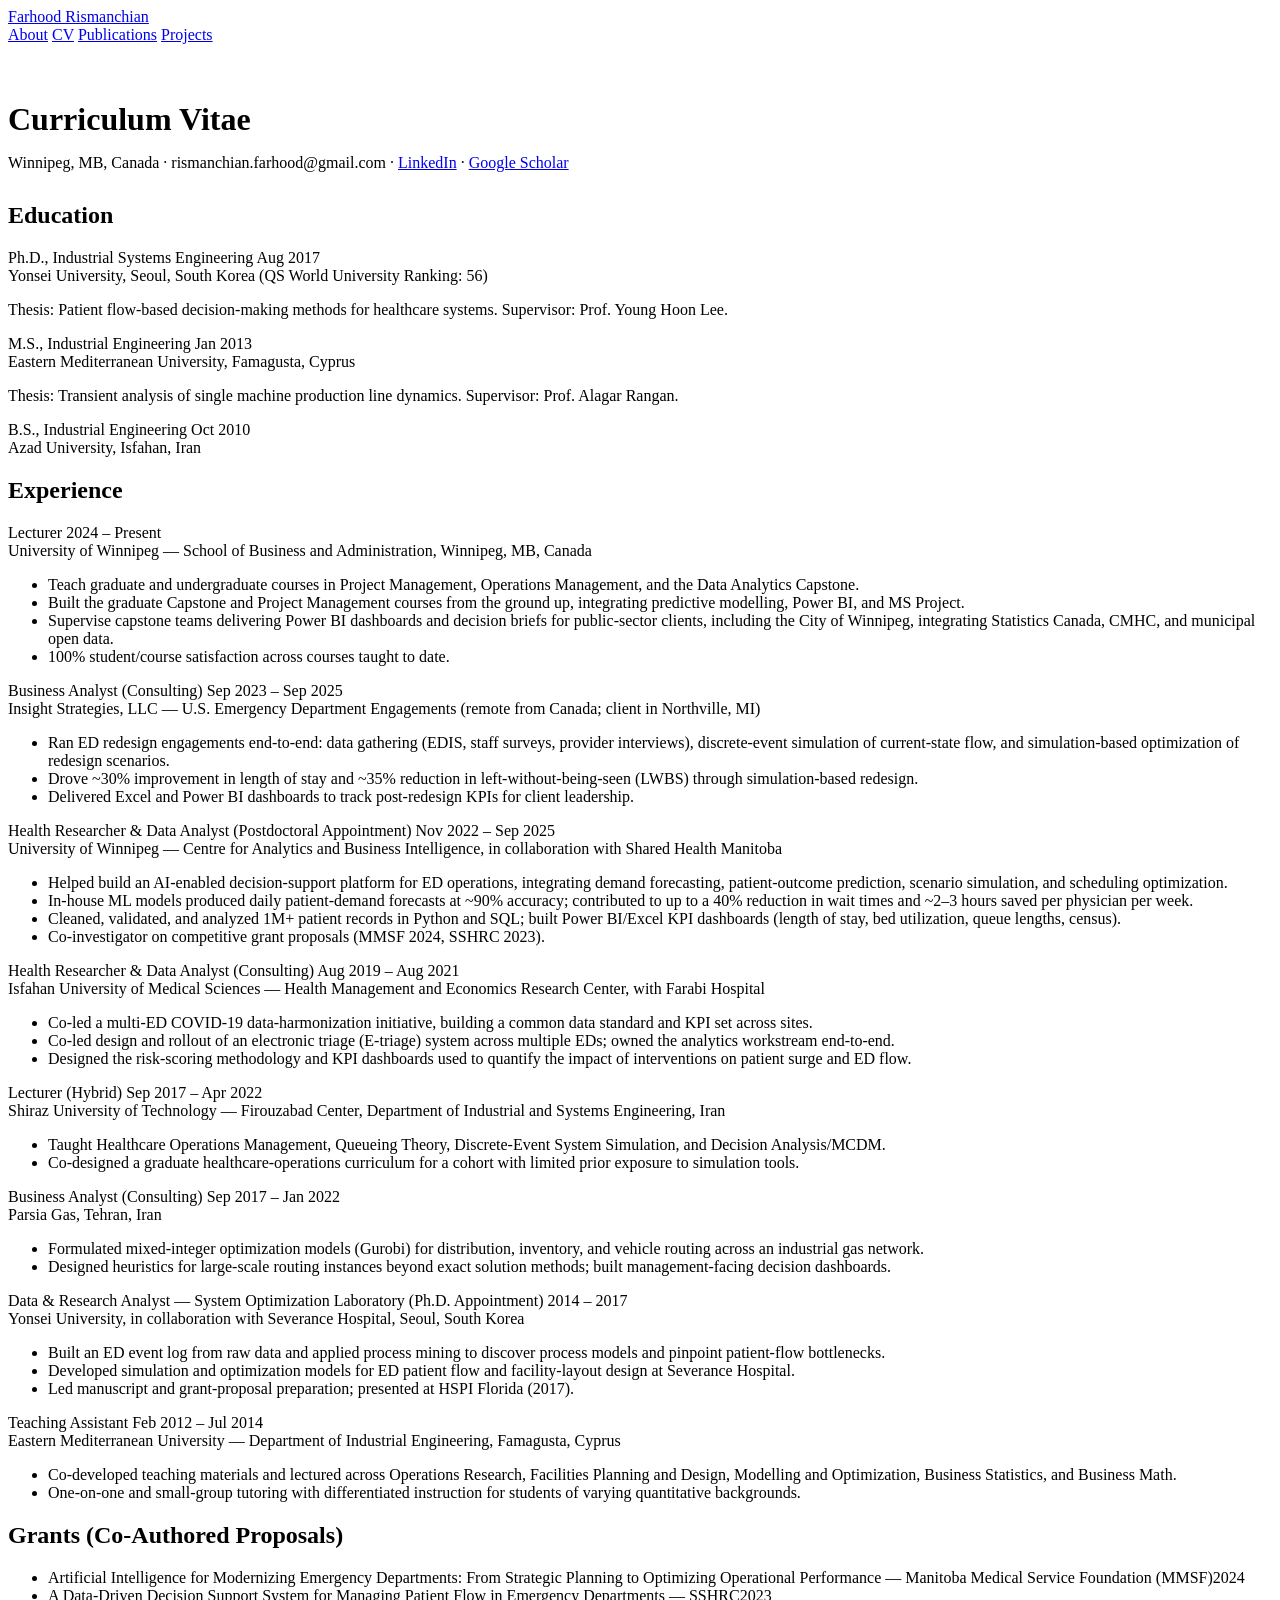
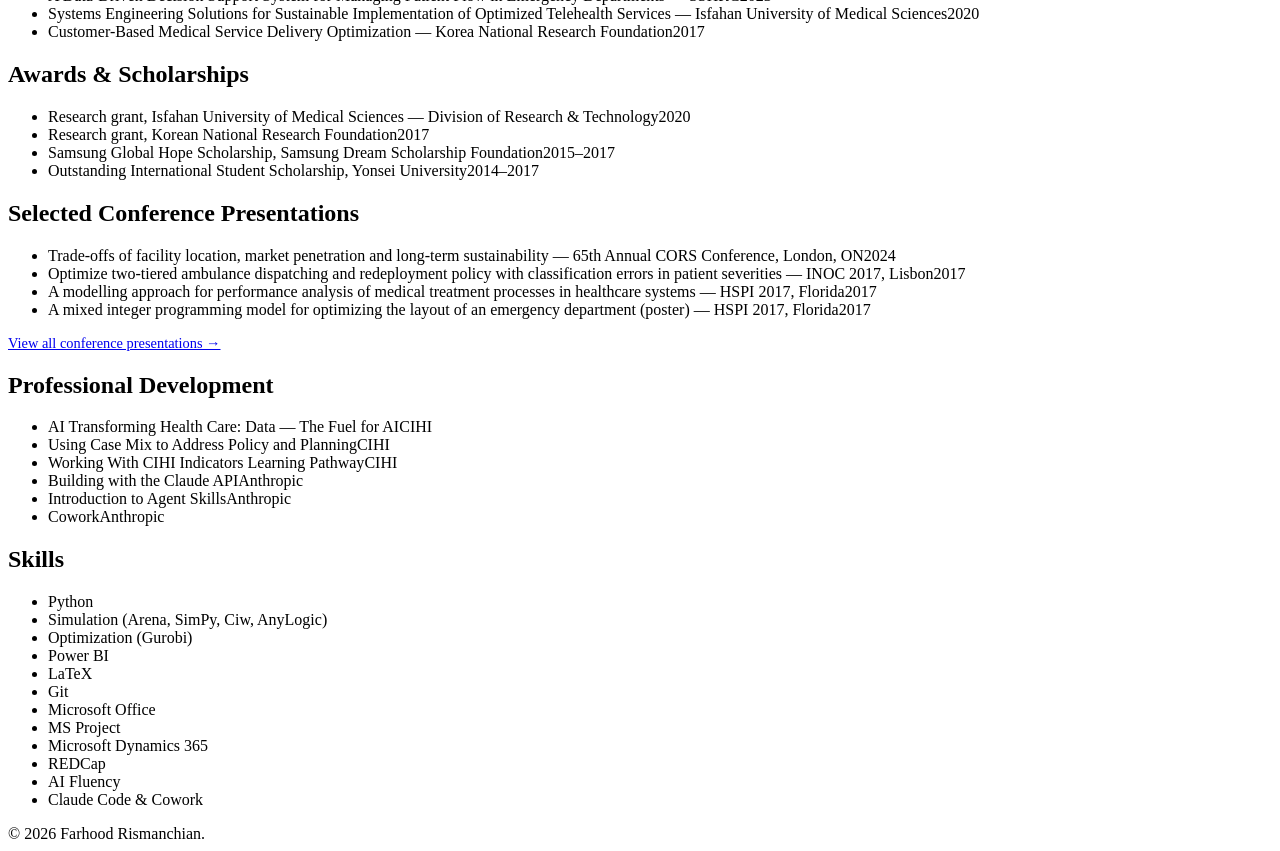
==== cv.html @ fd1817f8 "Add files via upload" ====
<!DOCTYPE html>
<html lang="en">
<head>
<meta charset="UTF-8">
<meta name="viewport" content="width=device-width, initial-scale=1.0">
<title>CV — Farhood Rismanchian, Ph.D.</title>
<link rel="icon" href="data:image/svg+xml,%3Csvg xmlns='http://www.w3.org/2000/svg' viewBox='0 0 100 100'%3E%3Ccircle cx='50' cy='50' r='50' fill='%237a1f2b'/%3E%3Ctext x='50' y='64' font-family='Georgia,serif' font-size='42' font-weight='bold' fill='white' text-anchor='middle'%3EFR%3C/text%3E%3C/svg%3E">
<link rel="stylesheet" href="assets/css/style.css">
<link rel="preconnect" href="https://fonts.googleapis.com">
<link href="https://fonts.googleapis.com/css2?family=Merriweather:wght@700&family=Noto+Sans:wght@400;600&display=swap" rel="stylesheet">
</head>
<body>

<header class="site-header">
  <div class="container">
    <a href="index.html" class="site-title">Farhood Rismanchian</a>
    <nav class="site-nav">
      <a href="index.html">About</a>
      <a href="cv.html" class="active">CV</a>
      <a href="publications.html">Publications</a>
      <a href="projects.html">Projects</a>
    </nav>
  </div>
</header>

<main class="container" style="padding-top: 36px;">

  <h1 style="font-family: var(--serif); margin-bottom: 4px;">Curriculum Vitae</h1>
  <p style="color: var(--muted); margin-bottom: 30px;">
    Winnipeg, MB, Canada &middot; rismanchian.farhood@gmail.com &middot;
    <a href="https://www.linkedin.com/in/farhood-rismanchian-9325a832/" target="_blank" rel="noopener">LinkedIn</a> &middot;
    <a href="https://scholar.google.com/citations?user=YFpS0EEAAAAJ&hl=en" target="_blank" rel="noopener">Google Scholar</a>
  </p>

  <section>
    <h2 class="section-title">Education</h2>

    <div class="cv-entry">
      <div class="cv-entry-header">
        <span class="cv-role">Ph.D., Industrial Systems Engineering</span>
        <span class="cv-dates">Aug 2017</span>
      </div>
      <div class="cv-org">Yonsei University, Seoul, South Korea (QS World University Ranking: 56)</div>
      <p>Thesis: Patient flow-based decision-making methods for healthcare systems. Supervisor: Prof. Young Hoon Lee.</p>
    </div>

    <div class="cv-entry">
      <div class="cv-entry-header">
        <span class="cv-role">M.S., Industrial Engineering</span>
        <span class="cv-dates">Jan 2013</span>
      </div>
      <div class="cv-org">Eastern Mediterranean University, Famagusta, Cyprus</div>
      <p>Thesis: Transient analysis of single machine production line dynamics. Supervisor: Prof. Alagar Rangan.</p>
    </div>

    <div class="cv-entry">
      <div class="cv-entry-header">
        <span class="cv-role">B.S., Industrial Engineering</span>
        <span class="cv-dates">Oct 2010</span>
      </div>
      <div class="cv-org">Azad University, Isfahan, Iran</div>
    </div>
  </section>

  <section>
    <h2 class="section-title">Experience</h2>

    <div class="cv-entry">
      <div class="cv-entry-header">
        <span class="cv-role">Lecturer</span>
        <span class="cv-dates">2024 – Present</span>
      </div>
      <div class="cv-org">University of Winnipeg — School of Business and Administration, Winnipeg, MB, Canada</div>
      <ul>
        <li>Teach graduate and undergraduate courses in Project Management, Operations Management, and the Data Analytics Capstone.</li>
        <li>Built the graduate Capstone and Project Management courses from the ground up, integrating predictive modelling, Power BI, and MS Project.</li>
        <li>Supervise capstone teams delivering Power BI dashboards and decision briefs for public-sector clients, including the City of Winnipeg, integrating Statistics Canada, CMHC, and municipal open data.</li>
        <li>100% student/course satisfaction across courses taught to date.</li>
      </ul>
    </div>

    <div class="cv-entry">
      <div class="cv-entry-header">
        <span class="cv-role">Business Analyst (Consulting)</span>
        <span class="cv-dates">Sep 2023 – Sep 2025</span>
      </div>
      <div class="cv-org">Insight Strategies, LLC — U.S. Emergency Department Engagements (remote from Canada; client in Northville, MI)</div>
      <ul>
        <li>Ran ED redesign engagements end-to-end: data gathering (EDIS, staff surveys, provider interviews), discrete-event simulation of current-state flow, and simulation-based optimization of redesign scenarios.</li>
        <li>Drove ~30% improvement in length of stay and ~35% reduction in left-without-being-seen (LWBS) through simulation-based redesign.</li>
        <li>Delivered Excel and Power BI dashboards to track post-redesign KPIs for client leadership.</li>
      </ul>
    </div>

    <div class="cv-entry">
      <div class="cv-entry-header">
        <span class="cv-role">Health Researcher &amp; Data Analyst (Postdoctoral Appointment)</span>
        <span class="cv-dates">Nov 2022 – Sep 2025</span>
      </div>
      <div class="cv-org">University of Winnipeg — Centre for Analytics and Business Intelligence, in collaboration with Shared Health Manitoba</div>
      <ul>
        <li>Helped build an AI-enabled decision-support platform for ED operations, integrating demand forecasting, patient-outcome prediction, scenario simulation, and scheduling optimization.</li>
        <li>In-house ML models produced daily patient-demand forecasts at ~90% accuracy; contributed to up to a 40% reduction in wait times and ~2–3 hours saved per physician per week.</li>
        <li>Cleaned, validated, and analyzed 1M+ patient records in Python and SQL; built Power BI/Excel KPI dashboards (length of stay, bed utilization, queue lengths, census).</li>
        <li>Co-investigator on competitive grant proposals (MMSF 2024, SSHRC 2023).</li>
      </ul>
    </div>

    <div class="cv-entry">
      <div class="cv-entry-header">
        <span class="cv-role">Health Researcher &amp; Data Analyst (Consulting)</span>
        <span class="cv-dates">Aug 2019 – Aug 2021</span>
      </div>
      <div class="cv-org">Isfahan University of Medical Sciences — Health Management and Economics Research Center, with Farabi Hospital</div>
      <ul>
        <li>Co-led a multi-ED COVID-19 data-harmonization initiative, building a common data standard and KPI set across sites.</li>
        <li>Co-led design and rollout of an electronic triage (E-triage) system across multiple EDs; owned the analytics workstream end-to-end.</li>
        <li>Designed the risk-scoring methodology and KPI dashboards used to quantify the impact of interventions on patient surge and ED flow.</li>
      </ul>
    </div>

    <div class="cv-entry">
      <div class="cv-entry-header">
        <span class="cv-role">Lecturer (Hybrid)</span>
        <span class="cv-dates">Sep 2017 – Apr 2022</span>
      </div>
      <div class="cv-org">Shiraz University of Technology — Firouzabad Center, Department of Industrial and Systems Engineering, Iran</div>
      <ul>
        <li>Taught Healthcare Operations Management, Queueing Theory, Discrete-Event System Simulation, and Decision Analysis/MCDM.</li>
        <li>Co-designed a graduate healthcare-operations curriculum for a cohort with limited prior exposure to simulation tools.</li>
      </ul>
    </div>

    <div class="cv-entry">
      <div class="cv-entry-header">
        <span class="cv-role">Business Analyst (Consulting)</span>
        <span class="cv-dates">Sep 2017 – Jan 2022</span>
      </div>
      <div class="cv-org">Parsia Gas, Tehran, Iran</div>
      <ul>
        <li>Formulated mixed-integer optimization models (Gurobi) for distribution, inventory, and vehicle routing across an industrial gas network.</li>
        <li>Designed heuristics for large-scale routing instances beyond exact solution methods; built management-facing decision dashboards.</li>
      </ul>
    </div>

    <div class="cv-entry">
      <div class="cv-entry-header">
        <span class="cv-role">Data &amp; Research Analyst — System Optimization Laboratory (Ph.D. Appointment)</span>
        <span class="cv-dates">2014 – 2017</span>
      </div>
      <div class="cv-org">Yonsei University, in collaboration with Severance Hospital, Seoul, South Korea</div>
      <ul>
        <li>Built an ED event log from raw data and applied process mining to discover process models and pinpoint patient-flow bottlenecks.</li>
        <li>Developed simulation and optimization models for ED patient flow and facility-layout design at Severance Hospital.</li>
        <li>Led manuscript and grant-proposal preparation; presented at HSPI Florida (2017).</li>
      </ul>
    </div>

    <div class="cv-entry">
      <div class="cv-entry-header">
        <span class="cv-role">Teaching Assistant</span>
        <span class="cv-dates">Feb 2012 – Jul 2014</span>
      </div>
      <div class="cv-org">Eastern Mediterranean University — Department of Industrial Engineering, Famagusta, Cyprus</div>
      <ul>
        <li>Co-developed teaching materials and lectured across Operations Research, Facilities Planning and Design, Modelling and Optimization, Business Statistics, and Business Math.</li>
        <li>One-on-one and small-group tutoring with differentiated instruction for students of varying quantitative backgrounds.</li>
      </ul>
    </div>
  </section>

  <section>
    <h2 class="section-title">Grants (Co-Authored Proposals)</h2>
    <ul class="simple-list">
      <li><span>Artificial Intelligence for Modernizing Emergency Departments: From Strategic Planning to Optimizing Operational Performance — Manitoba Medical Service Foundation (MMSF)</span><span class="meta">2024</span></li>
      <li><span>A Data-Driven Decision Support System for Managing Patient Flow in Emergency Departments — SSHRC</span><span class="meta">2023</span></li>
      <li><span>Systems Engineering Solutions for Sustainable Implementation of Optimized Telehealth Services — Isfahan University of Medical Sciences</span><span class="meta">2020</span></li>
      <li><span>Customer-Based Medical Service Delivery Optimization — Korea National Research Foundation</span><span class="meta">2017</span></li>
    </ul>
  </section>

  <section>
    <h2 class="section-title">Awards &amp; Scholarships</h2>
    <ul class="simple-list">
      <li><span>Research grant, Isfahan University of Medical Sciences — Division of Research &amp; Technology</span><span class="meta">2020</span></li>
      <li><span>Research grant, Korean National Research Foundation</span><span class="meta">2017</span></li>
      <li><span>Samsung Global Hope Scholarship, Samsung Dream Scholarship Foundation</span><span class="meta">2015–2017</span></li>
      <li><span>Outstanding International Student Scholarship, Yonsei University</span><span class="meta">2014–2017</span></li>
    </ul>
  </section>

  <section>
    <h2 class="section-title">Selected Conference Presentations</h2>
    <ul class="simple-list">
      <li><span>Trade-offs of facility location, market penetration and long-term sustainability — 65th Annual CORS Conference, London, ON</span><span class="meta">2024</span></li>
      <li><span>Optimize two-tiered ambulance dispatching and redeployment policy with classification errors in patient severities — INOC 2017, Lisbon</span><span class="meta">2017</span></li>
      <li><span>A modelling approach for performance analysis of medical treatment processes in healthcare systems — HSPI 2017, Florida</span><span class="meta">2017</span></li>
      <li><span>A mixed integer programming model for optimizing the layout of an emergency department (poster) — HSPI 2017, Florida</span><span class="meta">2017</span></li>
    </ul>
    <p style="margin-top:12px; font-size:0.9rem;"><a href="publications.html#presentations">View all conference presentations →</a></p>
  </section>

  <section>
    <h2 class="section-title">Professional Development</h2>
    <ul class="simple-list">
      <li><span>AI Transforming Health Care: Data — The Fuel for AI</span><span class="meta">CIHI</span></li>
      <li><span>Using Case Mix to Address Policy and Planning</span><span class="meta">CIHI</span></li>
      <li><span>Working With CIHI Indicators Learning Pathway</span><span class="meta">CIHI</span></li>
      <li><span>Building with the Claude API</span><span class="meta">Anthropic</span></li>
      <li><span>Introduction to Agent Skills</span><span class="meta">Anthropic</span></li>
      <li><span>Cowork</span><span class="meta">Anthropic</span></li>
    </ul>
  </section>

  <section>
    <h2 class="section-title">Skills</h2>
    <ul class="skills-list">
      <li>Python</li>
      <li>Simulation (Arena, SimPy, Ciw, AnyLogic)</li>
      <li>Optimization (Gurobi)</li>
      <li>Power BI</li>
      <li>LaTeX</li>
      <li>Git</li>
      <li>Microsoft Office</li>
      <li>MS Project</li>
      <li>Microsoft Dynamics 365</li>
      <li>REDCap</li>
      <li>AI Fluency</li>
      <li>Claude Code &amp; Cowork</li>
    </ul>
  </section>

</main>

<footer class="site-footer">
  <div class="container">&copy; 2026 Farhood Rismanchian.</div>
</footer>

</body>
</html>
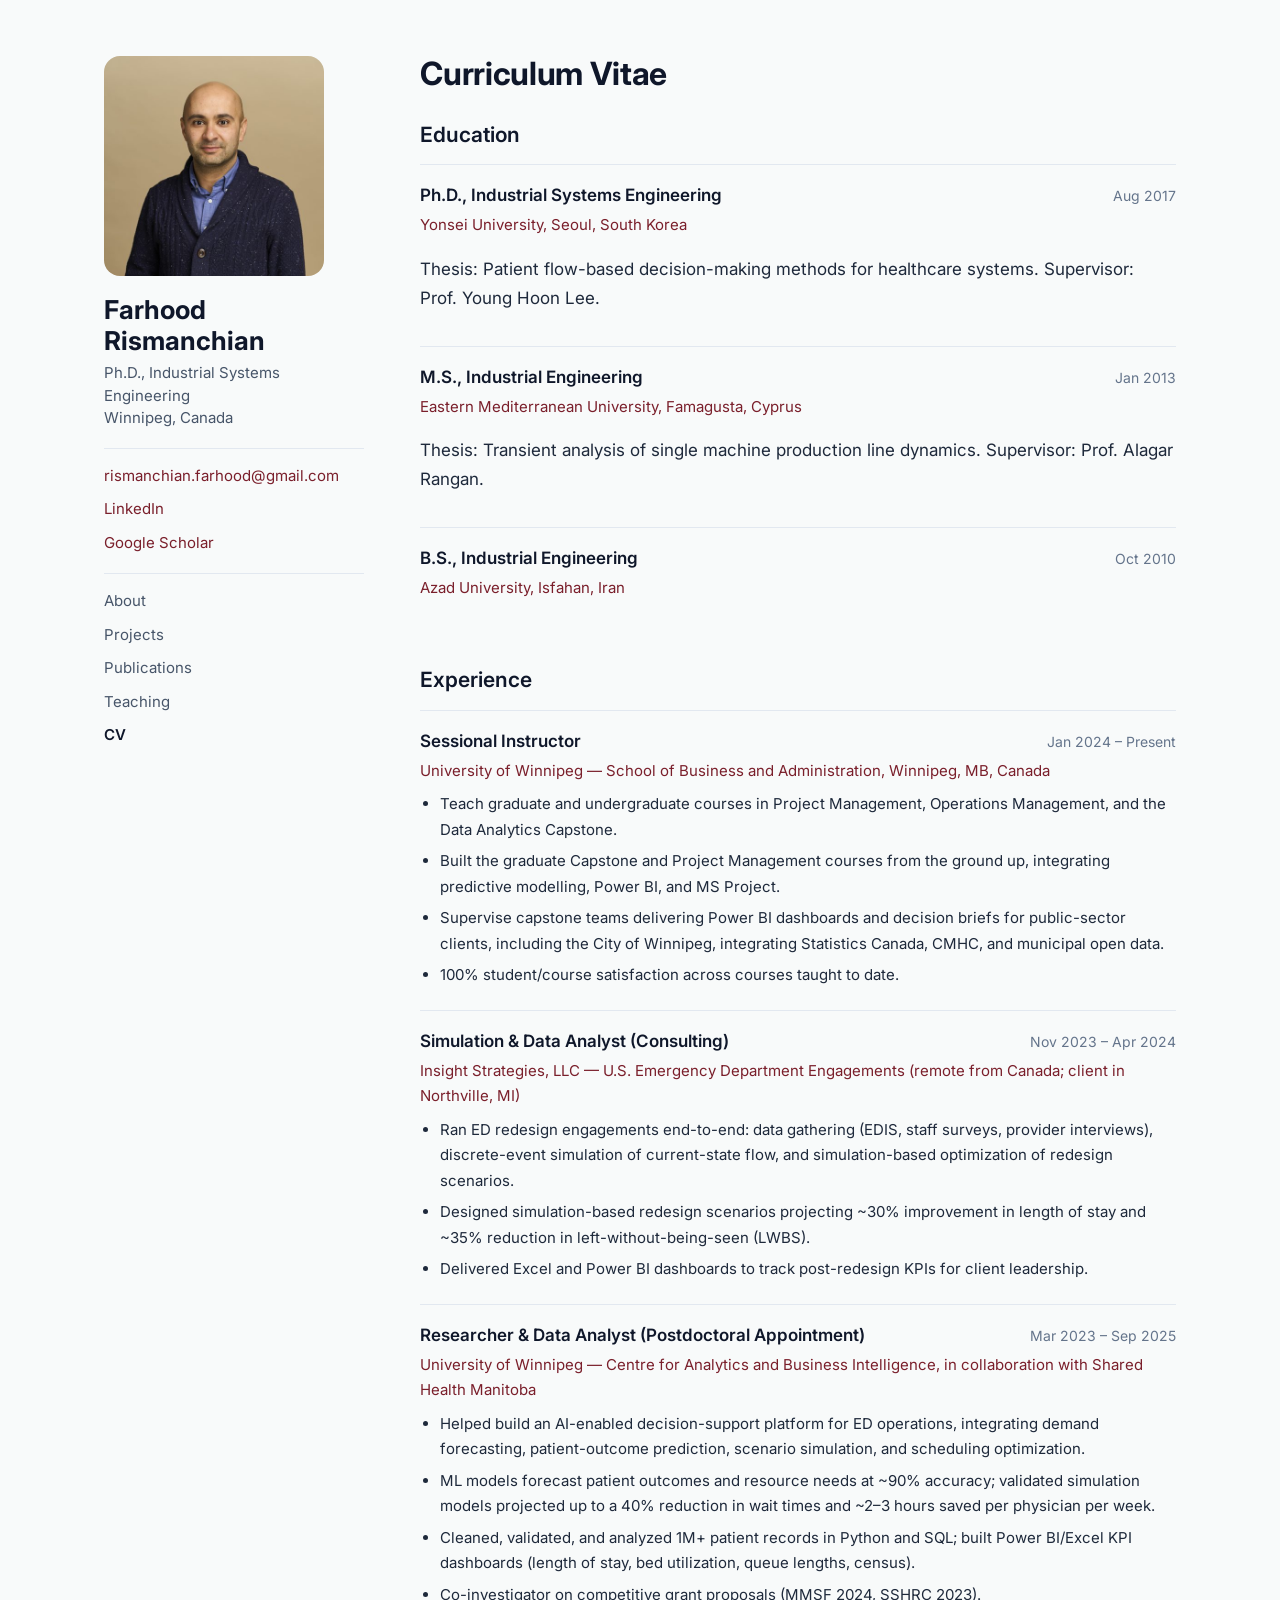
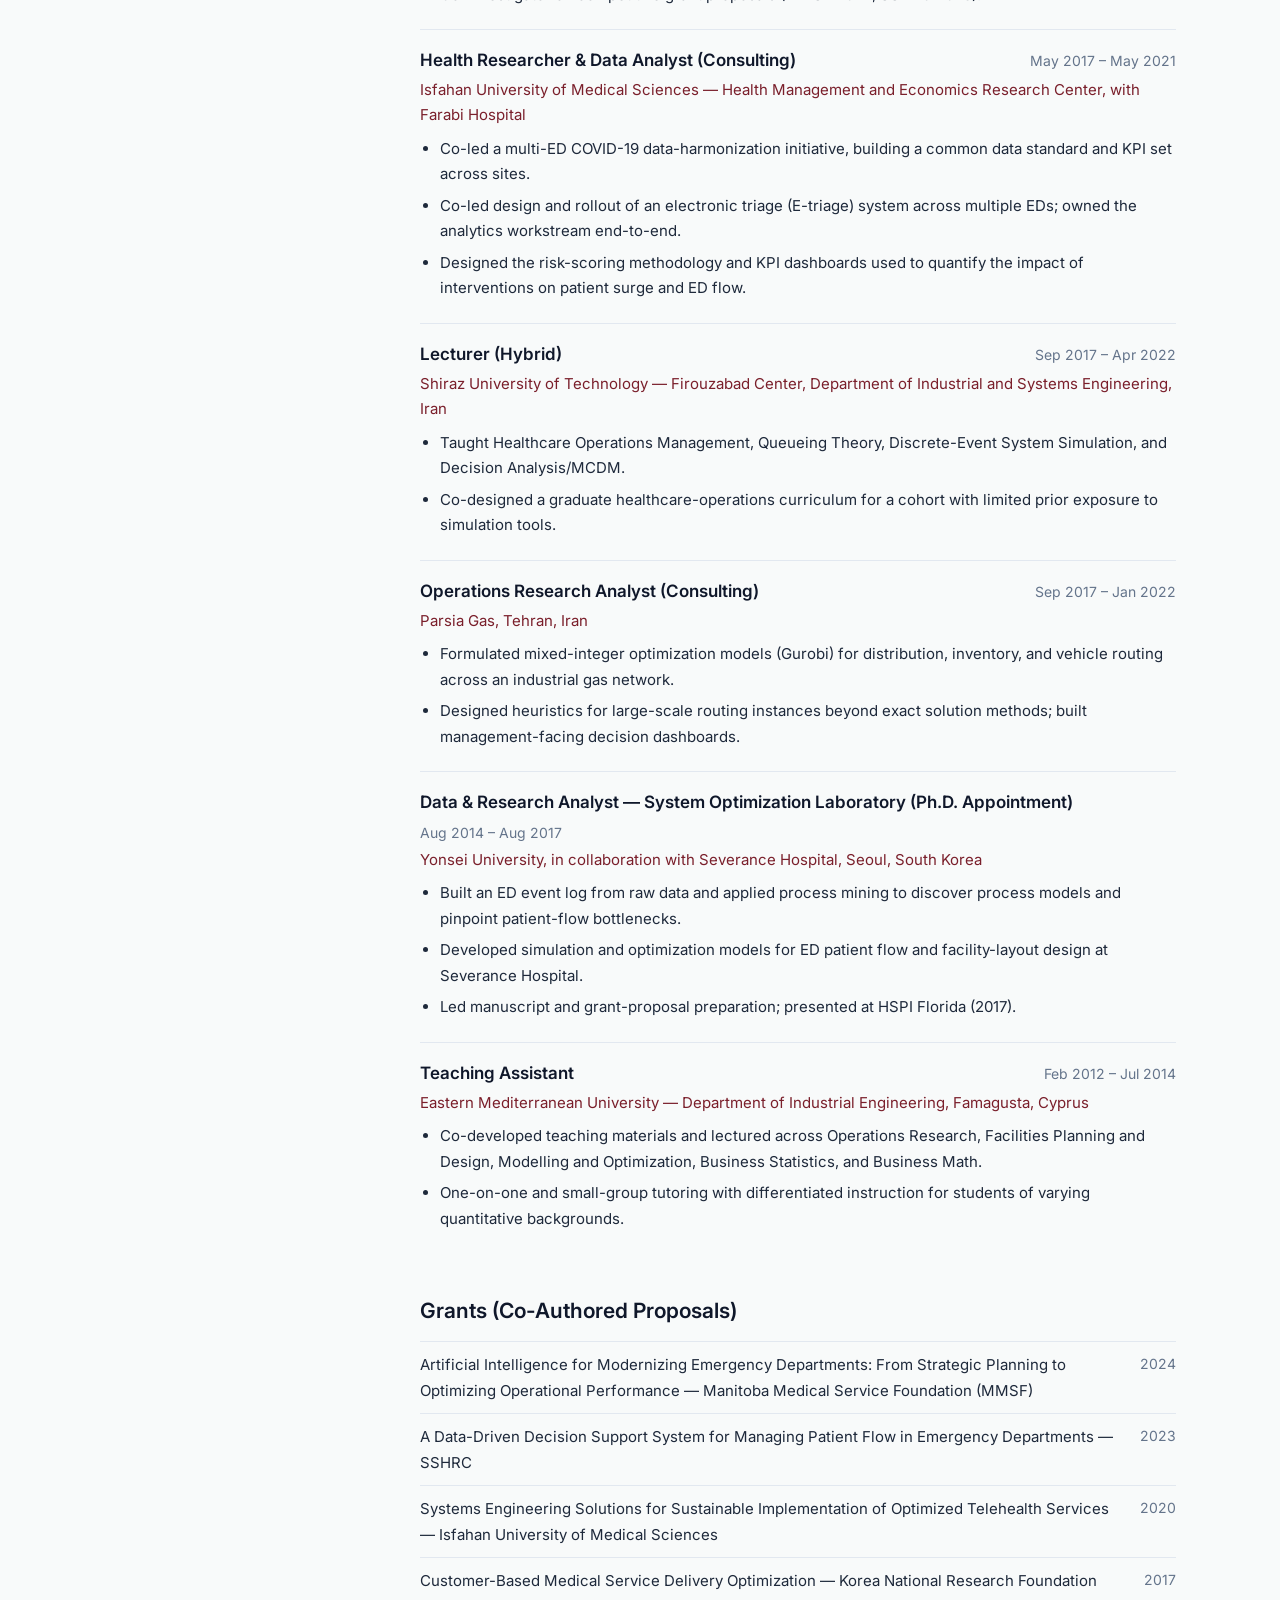
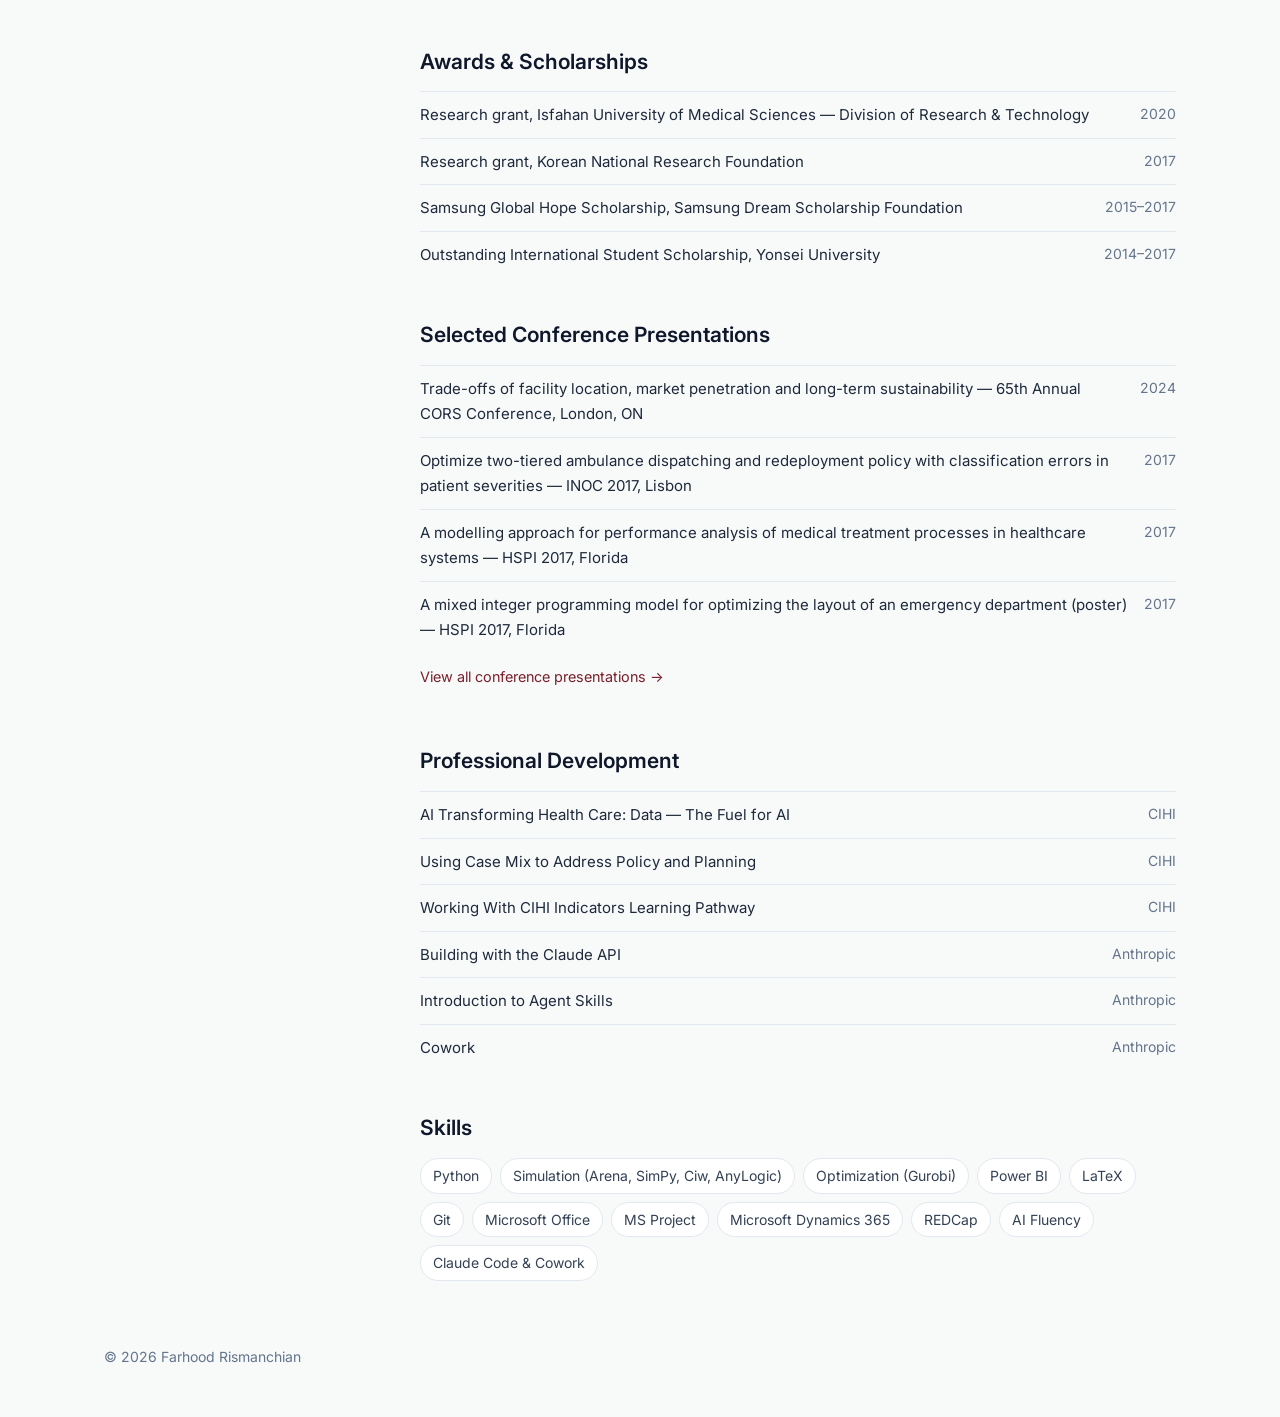
==== commit b1a3dbde: "Redesign site: clean sidebar layout, broader focus, corrected CV - New sidebar profile layout (Inter" ====
--- a/cv.html
+++ b/cv.html
@@ -4,33 +4,45 @@
 <meta charset="UTF-8">
 <meta name="viewport" content="width=device-width, initial-scale=1.0">
 <title>CV — Farhood Rismanchian, Ph.D.</title>
-<link rel="icon" href="data:image/svg+xml,%3Csvg xmlns='http://www.w3.org/2000/svg' viewBox='0 0 100 100'%3E%3Ccircle cx='50' cy='50' r='50' fill='%237a1f2b'/%3E%3Ctext x='50' y='64' font-family='Georgia,serif' font-size='42' font-weight='bold' fill='white' text-anchor='middle'%3EFR%3C/text%3E%3C/svg%3E">
+<meta name="description" content="Curriculum vitae of Farhood Rismanchian, Ph.D.: education, experience, grants, awards, presentations and skills.">
+<meta property="og:type" content="website">
+<meta property="og:title" content="CV — Farhood Rismanchian, Ph.D.">
+<meta property="og:description" content="Curriculum vitae of Farhood Rismanchian, Ph.D.: education, experience, grants, awards, presentations and skills.">
+<meta property="og:url" content="https://farhoodrisman.github.io/cv.html">
+<meta property="og:image" content="https://farhoodrisman.github.io/assets/img/Farhood-photo.jpg">
+<meta name="twitter:card" content="summary">
+<link rel="icon" href="data:image/svg+xml,%3Csvg xmlns='http://www.w3.org/2000/svg' viewBox='0 0 100 100'%3E%3Crect width='100' height='100' rx='20' fill='%237a1f2b'/%3E%3Ctext x='50' y='64' font-family='Arial,sans-serif' font-size='42' font-weight='bold' fill='white' text-anchor='middle'%3EFR%3C/text%3E%3C/svg%3E">
+<link rel="preconnect" href="https://fonts.googleapis.com">
+<link href="https://fonts.googleapis.com/css2?family=Inter:wght@400;500;600;700&display=swap" rel="stylesheet">
 <link rel="stylesheet" href="assets/css/style.css">
-<link rel="preconnect" href="https://fonts.googleapis.com">
-<link href="https://fonts.googleapis.com/css2?family=Merriweather:wght@700&family=Noto+Sans:wght@400;600&display=swap" rel="stylesheet">
 </head>
 <body>
-
-<header class="site-header">
-  <div class="container">
-    <a href="index.html" class="site-title">Farhood Rismanchian</a>
-    <nav class="site-nav">
-      <a href="index.html">About</a>
-      <a href="cv.html" class="active">CV</a>
-      <a href="publications.html">Publications</a>
-      <a href="projects.html">Projects</a>
+<div class="layout">
+
+  <aside class="sidebar">
+    <a href="index.html"><img class="avatar" src="assets/img/Farhood-photo.jpg" alt="Portrait of Farhood Rismanchian" width="220" height="220"></a>
+    <div class="id">
+      <p class="name">Farhood Rismanchian</p>
+      <p class="sub">Ph.D., Industrial Systems Engineering</p>
+      <p class="sub">Winnipeg, Canada</p>
+    </div>
+    <div class="links">
+      <a href="mailto:rismanchian.farhood@gmail.com">rismanchian.farhood@gmail.com</a>
+      <a href="https://www.linkedin.com/in/farhood-rismanchian-9325a832/" target="_blank" rel="noopener">LinkedIn</a>
+      <a href="https://scholar.google.com/citations?user=YFpS0EEAAAAJ&amp;hl=en" target="_blank" rel="noopener">Google Scholar</a>
+    </div>
+    <nav class="nav" aria-label="Site">
+        <a href="index.html">About</a>
+        <a href="projects.html">Projects</a>
+        <a href="publications.html">Publications</a>
+        <a href="teaching.html">Teaching</a>
+        <a href="cv.html" class="active" aria-current="page">CV</a>
     </nav>
-  </div>
-</header>
-
-<main class="container" style="padding-top: 36px;">
-
-  <h1 style="font-family: var(--serif); margin-bottom: 4px;">Curriculum Vitae</h1>
-  <p style="color: var(--muted); margin-bottom: 30px;">
-    Winnipeg, MB, Canada &middot; rismanchian.farhood@gmail.com &middot;
-    <a href="https://www.linkedin.com/in/farhood-rismanchian-9325a832/" target="_blank" rel="noopener">LinkedIn</a> &middot;
-    <a href="https://scholar.google.com/citations?user=YFpS0EEAAAAJ&hl=en" target="_blank" rel="noopener">Google Scholar</a>
-  </p>
+  </aside>
+
+  <main class="content">
+    <h1>Curriculum Vitae</h1>
+
 
   <section>
     <h2 class="section-title">Education</h2>
@@ -40,7 +52,7 @@
         <span class="cv-role">Ph.D., Industrial Systems Engineering</span>
         <span class="cv-dates">Aug 2017</span>
       </div>
-      <div class="cv-org">Yonsei University, Seoul, South Korea (QS World University Ranking: 56)</div>
+      <div class="cv-org">Yonsei University, Seoul, South Korea</div>
       <p>Thesis: Patient flow-based decision-making methods for healthcare systems. Supervisor: Prof. Young Hoon Lee.</p>
     </div>
 
@@ -67,8 +79,8 @@
 
     <div class="cv-entry">
       <div class="cv-entry-header">
-        <span class="cv-role">Lecturer</span>
-        <span class="cv-dates">2024 – Present</span>
+        <span class="cv-role">Sessional Instructor</span>
+        <span class="cv-dates">Jan 2024 – Present</span>
       </div>
       <div class="cv-org">University of Winnipeg — School of Business and Administration, Winnipeg, MB, Canada</div>
       <ul>
@@ -81,26 +93,26 @@
 
     <div class="cv-entry">
       <div class="cv-entry-header">
-        <span class="cv-role">Business Analyst (Consulting)</span>
-        <span class="cv-dates">Sep 2023 – Sep 2025</span>
+        <span class="cv-role">Simulation &amp; Data Analyst (Consulting)</span>
+        <span class="cv-dates">Nov 2023 – Apr 2024</span>
       </div>
       <div class="cv-org">Insight Strategies, LLC — U.S. Emergency Department Engagements (remote from Canada; client in Northville, MI)</div>
       <ul>
         <li>Ran ED redesign engagements end-to-end: data gathering (EDIS, staff surveys, provider interviews), discrete-event simulation of current-state flow, and simulation-based optimization of redesign scenarios.</li>
-        <li>Drove ~30% improvement in length of stay and ~35% reduction in left-without-being-seen (LWBS) through simulation-based redesign.</li>
+        <li>Designed simulation-based redesign scenarios projecting ~30% improvement in length of stay and ~35% reduction in left-without-being-seen (LWBS).</li>
         <li>Delivered Excel and Power BI dashboards to track post-redesign KPIs for client leadership.</li>
       </ul>
     </div>
 
     <div class="cv-entry">
       <div class="cv-entry-header">
-        <span class="cv-role">Health Researcher &amp; Data Analyst (Postdoctoral Appointment)</span>
-        <span class="cv-dates">Nov 2022 – Sep 2025</span>
+        <span class="cv-role">Researcher &amp; Data Analyst (Postdoctoral Appointment)</span>
+        <span class="cv-dates">Mar 2023 – Sep 2025</span>
       </div>
       <div class="cv-org">University of Winnipeg — Centre for Analytics and Business Intelligence, in collaboration with Shared Health Manitoba</div>
       <ul>
         <li>Helped build an AI-enabled decision-support platform for ED operations, integrating demand forecasting, patient-outcome prediction, scenario simulation, and scheduling optimization.</li>
-        <li>In-house ML models produced daily patient-demand forecasts at ~90% accuracy; contributed to up to a 40% reduction in wait times and ~2–3 hours saved per physician per week.</li>
+        <li>ML models forecast patient outcomes and resource needs at ~90% accuracy; validated simulation models projected up to a 40% reduction in wait times and ~2–3 hours saved per physician per week.</li>
         <li>Cleaned, validated, and analyzed 1M+ patient records in Python and SQL; built Power BI/Excel KPI dashboards (length of stay, bed utilization, queue lengths, census).</li>
         <li>Co-investigator on competitive grant proposals (MMSF 2024, SSHRC 2023).</li>
       </ul>
@@ -109,7 +121,7 @@
     <div class="cv-entry">
       <div class="cv-entry-header">
         <span class="cv-role">Health Researcher &amp; Data Analyst (Consulting)</span>
-        <span class="cv-dates">Aug 2019 – Aug 2021</span>
+        <span class="cv-dates">May 2017 – May 2021</span>
       </div>
       <div class="cv-org">Isfahan University of Medical Sciences — Health Management and Economics Research Center, with Farabi Hospital</div>
       <ul>
@@ -133,7 +145,7 @@
 
     <div class="cv-entry">
       <div class="cv-entry-header">
-        <span class="cv-role">Business Analyst (Consulting)</span>
+        <span class="cv-role">Operations Research Analyst (Consulting)</span>
         <span class="cv-dates">Sep 2017 – Jan 2022</span>
       </div>
       <div class="cv-org">Parsia Gas, Tehran, Iran</div>
@@ -146,7 +158,7 @@
     <div class="cv-entry">
       <div class="cv-entry-header">
         <span class="cv-role">Data &amp; Research Analyst — System Optimization Laboratory (Ph.D. Appointment)</span>
-        <span class="cv-dates">2014 – 2017</span>
+        <span class="cv-dates">Aug 2014 – Aug 2017</span>
       </div>
       <div class="cv-org">Yonsei University, in collaboration with Severance Hospital, Seoul, South Korea</div>
       <ul>
@@ -230,11 +242,10 @@
     </ul>
   </section>
 
-</main>
-
-<footer class="site-footer">
-  <div class="container">&copy; 2026 Farhood Rismanchian.</div>
-</footer>
-
+
+  </main>
+
+</div>
+<footer class="foot">&copy; 2026 Farhood Rismanchian</footer>
 </body>
 </html>
--- a/assets/css/style.css
+++ b/assets/css/style.css
@@ -0,0 +1,136 @@
+/* Farhood Rismanchian — personal site
+   Clean minimal profile layout (sidebar + content), Inter, maroon accent.
+   No build step: plain HTML/CSS served by GitHub Pages. */
+
+:root {
+  --accent: #7a1f2b;
+  --accent-dark: #5c1620;
+  --ink: #0f172a;
+  --text: #1e293b;
+  --muted: #475569;
+  --faint: #64748b;
+  --line: #e2e8f0;
+  --bg: #f8fafa;
+  --card: #ffffff;
+  --serif: "Inter", system-ui, -apple-system, "Segoe UI", sans-serif; /* kept for older inline styles */
+  --sans: "Inter", system-ui, -apple-system, "Segoe UI", sans-serif;
+}
+
+* { box-sizing: border-box; min-width: 0; }
+html { scroll-padding-top: 24px; }
+body { margin: 0; background: var(--bg); color: var(--text); font: 17px/1.7 var(--sans); }
+
+a { color: var(--accent); text-decoration: none; }
+a:hover { color: var(--accent-dark); text-decoration: underline; }
+a:focus-visible { outline: 2px solid var(--accent); outline-offset: 2px; border-radius: 2px; }
+
+.layout {
+  max-width: 1120px;
+  margin: 0 auto;
+  padding: 56px 24px 40px;
+  display: flex;
+  flex-wrap: wrap;
+  gap: 56px;
+  align-items: flex-start;
+}
+
+/* ---------- Sidebar ---------- */
+.sidebar {
+  flex: 1 1 260px;
+  max-width: 300px;
+  display: flex;
+  flex-direction: column;
+  gap: 18px;
+  position: sticky;
+  top: 32px;
+}
+.avatar { width: 220px; height: 220px; border-radius: 16px; object-fit: cover; object-position: center 30%; display: block; }
+.id p { margin: 0; }
+.name { font-size: 26px; line-height: 1.2; font-weight: 700; color: var(--ink); margin-bottom: 6px !important; }
+.sub { font-size: 15px; color: var(--muted); line-height: 1.5; }
+.links, .nav { display: flex; flex-direction: column; gap: 8px; font-size: 15px; padding-top: 14px; border-top: 1px solid var(--line); }
+.links a { overflow-wrap: anywhere; }
+.nav a { color: var(--muted); }
+.nav a.active { color: var(--ink); font-weight: 600; }
+.nav a:hover { color: var(--accent); text-decoration: none; }
+
+/* ---------- Content ---------- */
+.content { flex: 999 1 560px; display: flex; flex-direction: column; gap: 40px; }
+.content h1 { margin: 0 0 -16px; font-size: 32px; line-height: 1.15; font-weight: 700; color: var(--ink); letter-spacing: -0.01em; }
+.content h2, h2.section-title { margin: 0 0 12px; font-size: 21px; font-weight: 600; color: var(--ink); }
+section { display: flex; flex-direction: column; }
+section > p, .content > p { margin: 0 0 14px; }
+.lead { color: var(--muted); }
+.muted { color: var(--muted); }
+.meta { font-size: 14px; color: var(--faint); margin: 0 0 8px !important; }
+ul { padding-left: 20px; margin: 0 0 14px; }
+li { margin-bottom: 6px; }
+
+.chips { list-style: none; padding: 0; margin: 4px 0 0; display: flex; flex-wrap: wrap; gap: 8px; }
+.chips li { font-size: 14px; padding: 5px 12px; border-radius: 999px; background: var(--card); border: 1px solid var(--line); color: #334155; margin: 0; }
+
+.cards { display: grid; grid-template-columns: repeat(2, minmax(0, 1fr)); gap: 16px; }
+.card { background: var(--card); border: 1px solid var(--line); border-radius: 12px; padding: 18px; display: flex; flex-direction: column; gap: 6px; }
+.card .meta { margin: 0 !important; font-size: 13px; }
+.card-t { font-weight: 600; font-size: 16px; color: var(--ink); line-height: 1.4; }
+.card-d { font-size: 15px; color: var(--muted); line-height: 1.6; }
+
+.rows { display: flex; flex-direction: column; margin-bottom: 12px; }
+.row { display: block; padding: 16px 0; border-top: 1px solid var(--line); color: var(--ink); }
+.row:last-child { border-bottom: 1px solid var(--line); }
+a.row:hover { text-decoration: none; }
+a.row:hover .row-t { color: var(--accent); }
+.tag { display: block; font-size: 13px; color: var(--faint); margin-bottom: 4px; }
+.row-t { display: block; font-size: 17px; font-weight: 600; line-height: 1.4; }
+.row-d { display: block; margin-top: 4px; font-size: 15px; color: var(--muted); line-height: 1.6; }
+
+.pub { font-size: 16px; line-height: 1.6; }
+
+/* ---------- Projects page ---------- */
+.project { border-top: 1px solid var(--line); padding-top: 24px; scroll-margin-top: 24px; }
+.project h2 { margin: 0 0 4px; }
+.project p { margin: 0 0 10px; font-size: 16px; }
+.project .tag { color: var(--accent); font-weight: 600; }
+
+/* ---------- Publications + CV (shared lists) ---------- */
+.pub-list { list-style: none; padding: 0; margin: 0; }
+.pub-item { padding: 14px 0; border-top: 1px solid var(--line); display: grid; grid-template-columns: 34px minmax(0, 1fr); gap: 10px; margin: 0; }
+.pub-item .idx { color: var(--faint); font-weight: 600; font-size: 15px; }
+.pub-title { font-weight: 600; font-size: 16px; color: var(--ink); line-height: 1.5; }
+.pub-meta { color: var(--muted); font-size: 15px; margin-top: 2px; line-height: 1.55; }
+.pub-cited { display: inline-block; margin-top: 6px; font-size: 13px; color: var(--accent); background: #f6ecee; border-radius: 4px; padding: 1px 8px; }
+.pub-group-label { font-size: 13px; color: var(--faint); margin: 24px 0 6px; }
+
+.cv-entry { padding: 16px 0; border-top: 1px solid var(--line); }
+.cv-entry-header { display: flex; justify-content: space-between; flex-wrap: wrap; gap: 4px 20px; align-items: baseline; }
+.cv-role { font-weight: 600; font-size: 17px; color: var(--ink); }
+.cv-dates { color: var(--faint); font-size: 14px; white-space: nowrap; }
+.cv-org { color: var(--accent); font-size: 15px; margin: 2px 0 6px; }
+.cv-entry ul { margin: 8px 0 0; }
+.cv-entry li { font-size: 15px; }
+
+.simple-list { list-style: none; padding: 0; margin: 0; }
+.simple-list li { padding: 10px 0; border-top: 1px solid var(--line); font-size: 15px; display: flex; justify-content: space-between; gap: 16px; flex-wrap: wrap; margin: 0; }
+.simple-list li > span:first-child { flex: 1 1 380px; }
+.yr { white-space: nowrap; }
+.simple-list li .meta { color: var(--faint); font-size: 14px; margin: 0 !important; white-space: nowrap; }
+
+.skills-list { list-style: none; padding: 0; margin: 0; display: flex; flex-wrap: wrap; gap: 8px; }
+.skills-list li { font-size: 14px; padding: 5px 12px; border-radius: 999px; background: var(--card); border: 1px solid var(--line); color: #334155; margin: 0; }
+
+.foot { max-width: 1120px; margin: 0 auto; padding: 24px 24px 48px; font-size: 14px; color: var(--faint); }
+
+/* ---------- Small screens ---------- */
+@media (max-width: 760px) {
+  .layout { padding-top: 32px; gap: 32px; }
+  .sidebar { position: static; max-width: none; }
+  .avatar { width: 140px; height: 140px; }
+  .nav { flex-direction: row; flex-wrap: wrap; gap: 8px 18px; }
+  .cards { grid-template-columns: minmax(0, 1fr); }
+  .content h1 { font-size: 28px; }
+}
+
+@media print {
+  .sidebar .nav, .foot { display: none; }
+  body { background: #fff; }
+}
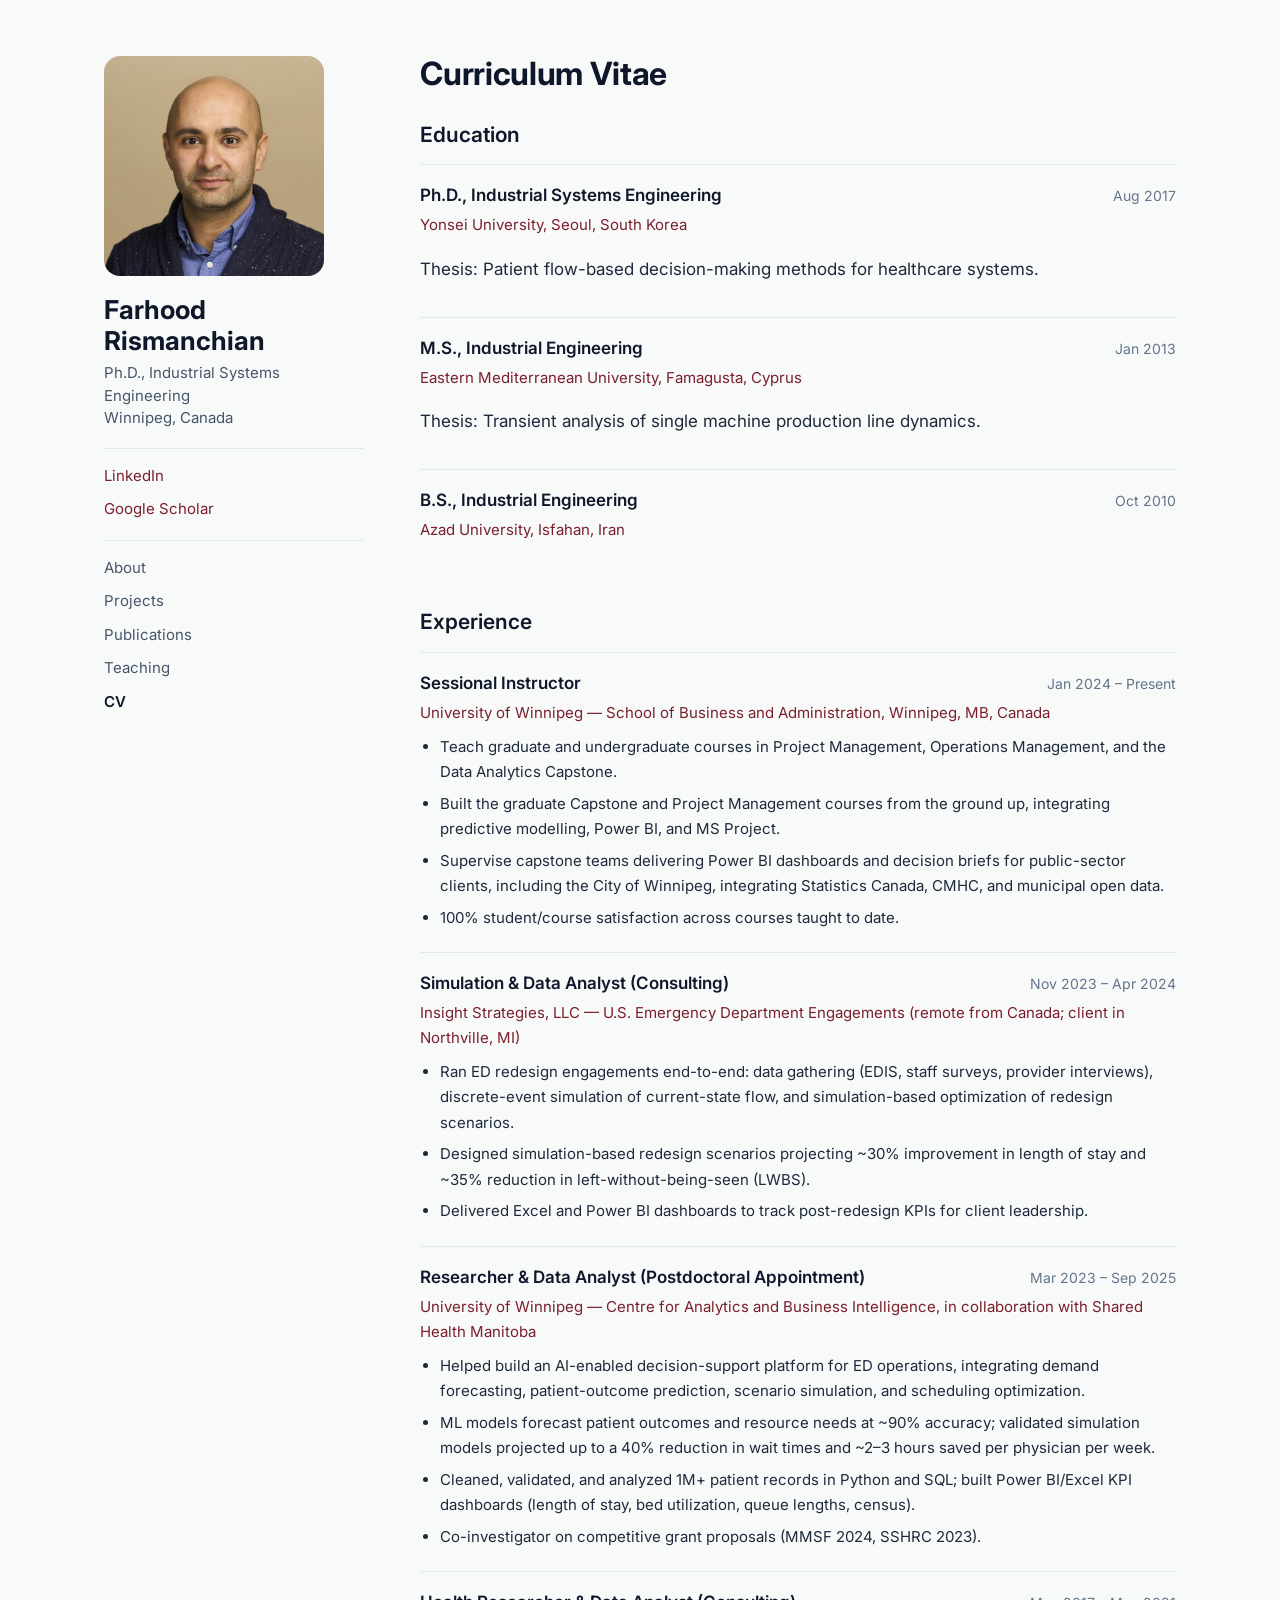
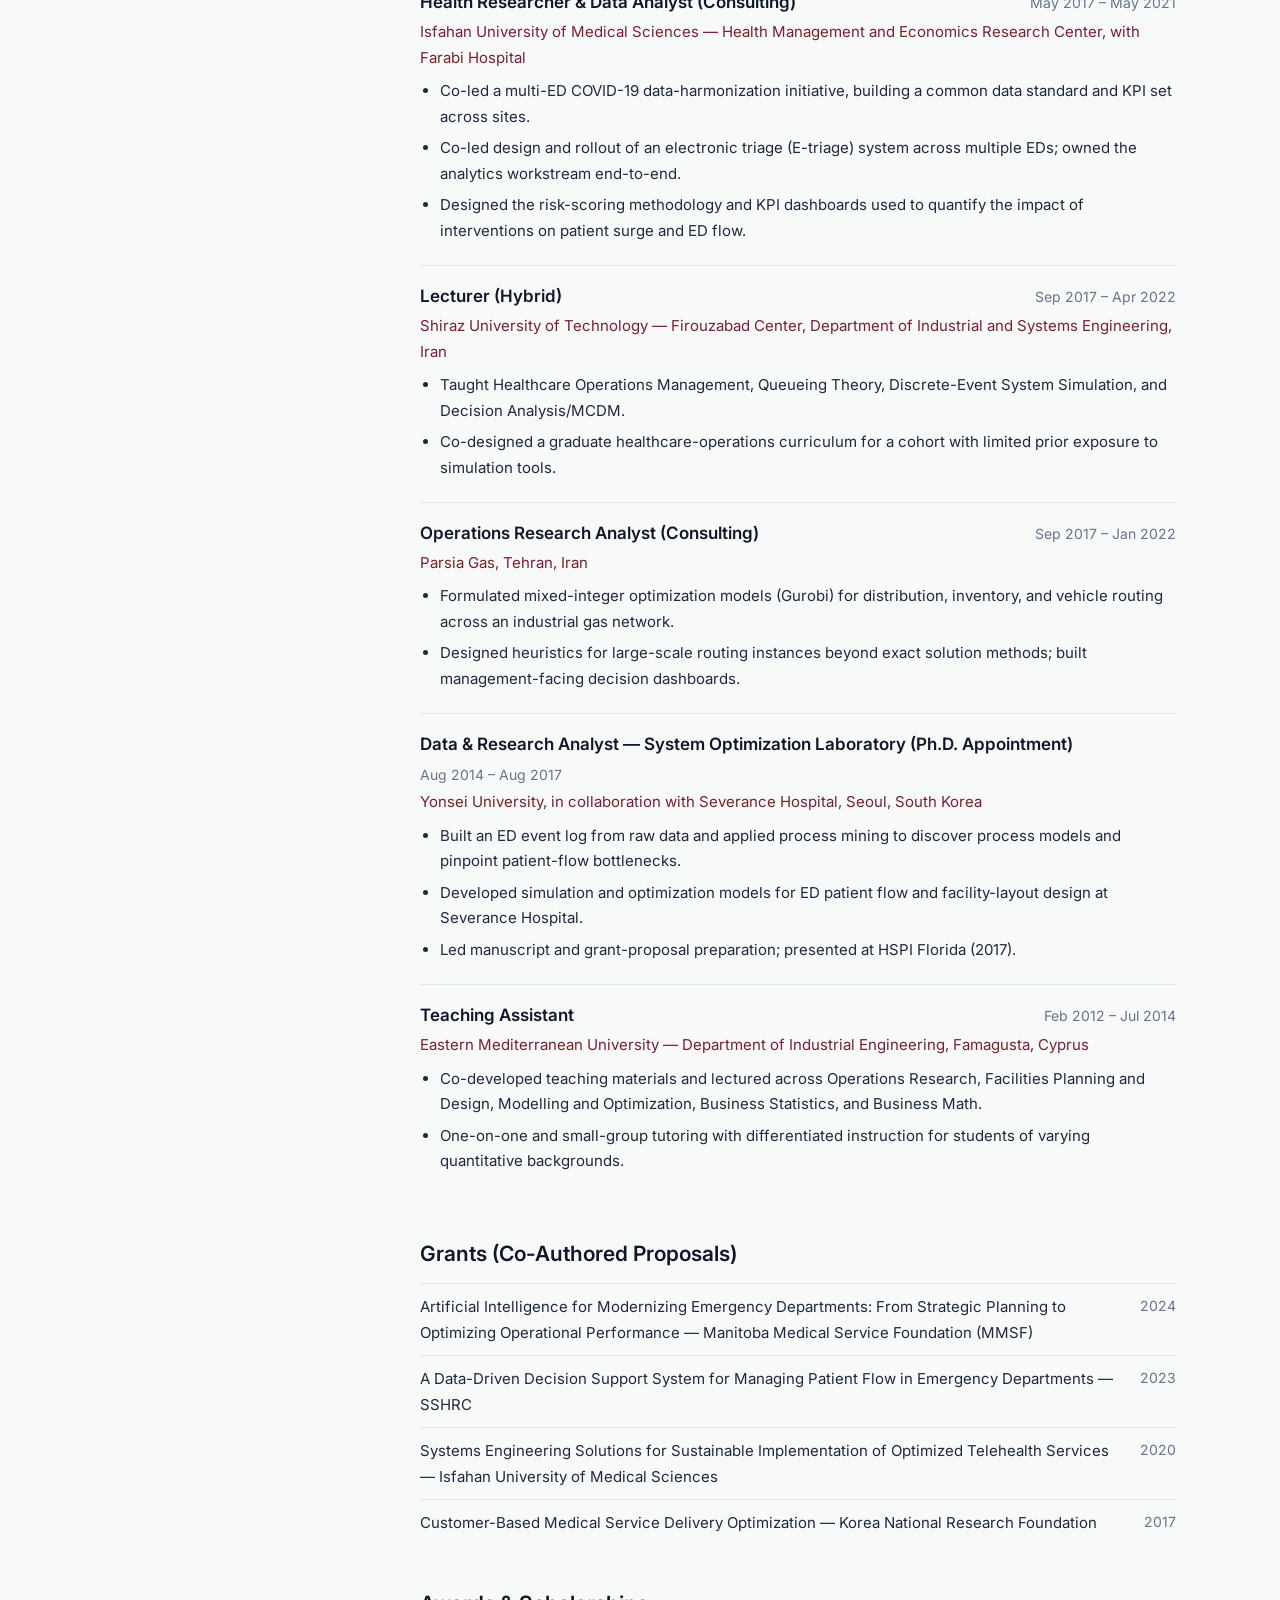
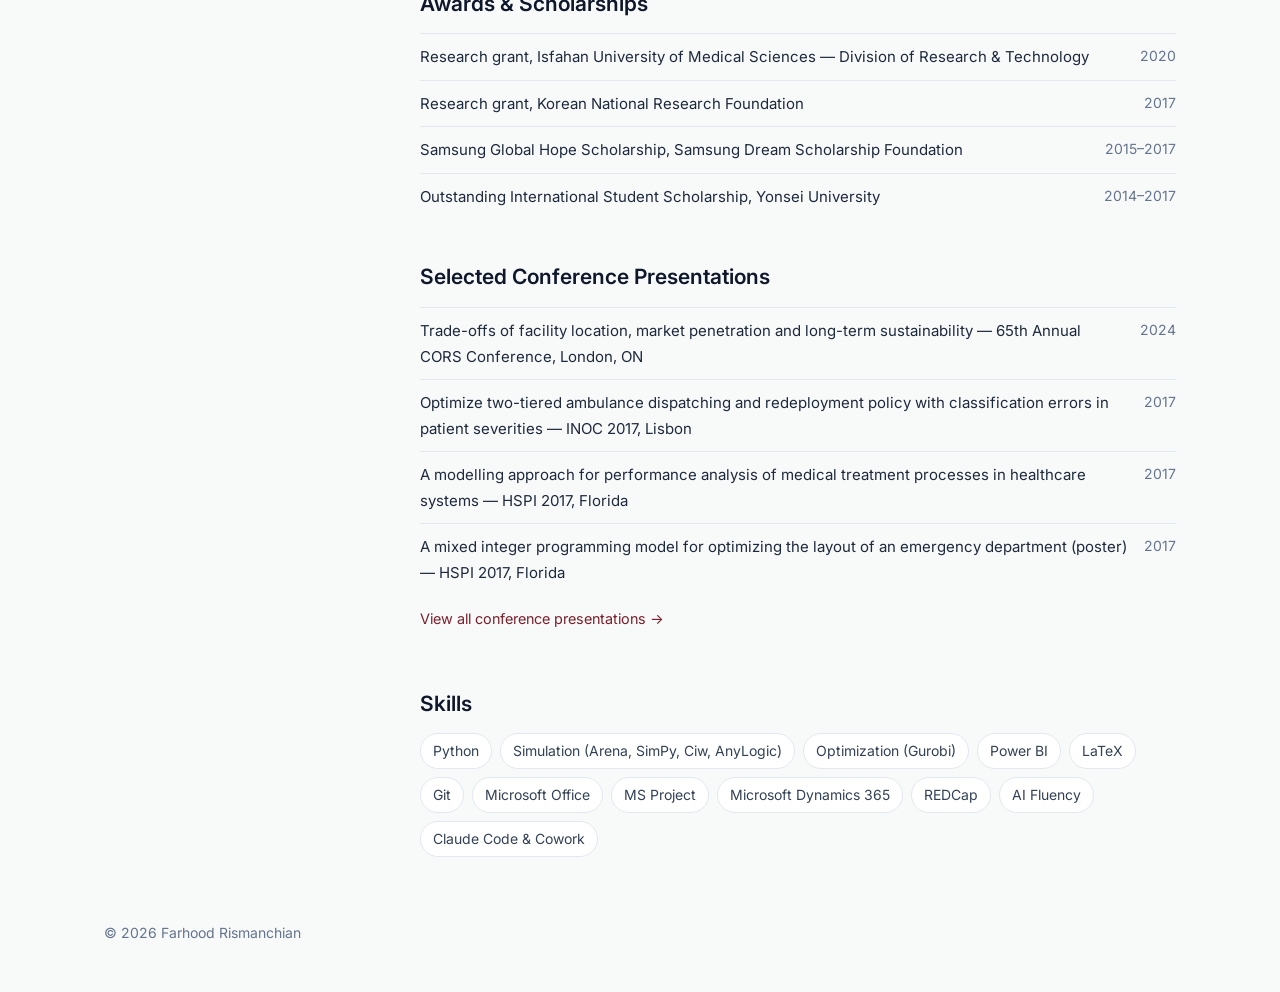
==== commit b462af33: "Remove public email, supervisor names and Professional Development; crop photo - Remove email addres" ====
--- a/cv.html
+++ b/cv.html
@@ -27,7 +27,6 @@
       <p class="sub">Winnipeg, Canada</p>
     </div>
     <div class="links">
-      <a href="mailto:rismanchian.farhood@gmail.com">rismanchian.farhood@gmail.com</a>
       <a href="https://www.linkedin.com/in/farhood-rismanchian-9325a832/" target="_blank" rel="noopener">LinkedIn</a>
       <a href="https://scholar.google.com/citations?user=YFpS0EEAAAAJ&amp;hl=en" target="_blank" rel="noopener">Google Scholar</a>
     </div>
@@ -53,7 +52,7 @@
         <span class="cv-dates">Aug 2017</span>
       </div>
       <div class="cv-org">Yonsei University, Seoul, South Korea</div>
-      <p>Thesis: Patient flow-based decision-making methods for healthcare systems. Supervisor: Prof. Young Hoon Lee.</p>
+      <p>Thesis: Patient flow-based decision-making methods for healthcare systems.</p>
     </div>
 
     <div class="cv-entry">
@@ -62,7 +61,7 @@
         <span class="cv-dates">Jan 2013</span>
       </div>
       <div class="cv-org">Eastern Mediterranean University, Famagusta, Cyprus</div>
-      <p>Thesis: Transient analysis of single machine production line dynamics. Supervisor: Prof. Alagar Rangan.</p>
+      <p>Thesis: Transient analysis of single machine production line dynamics.</p>
     </div>
 
     <div class="cv-entry">
@@ -210,18 +209,6 @@
       <li><span>A mixed integer programming model for optimizing the layout of an emergency department (poster) — HSPI 2017, Florida</span><span class="meta">2017</span></li>
     </ul>
     <p style="margin-top:12px; font-size:0.9rem;"><a href="publications.html#presentations">View all conference presentations →</a></p>
-  </section>
-
-  <section>
-    <h2 class="section-title">Professional Development</h2>
-    <ul class="simple-list">
-      <li><span>AI Transforming Health Care: Data — The Fuel for AI</span><span class="meta">CIHI</span></li>
-      <li><span>Using Case Mix to Address Policy and Planning</span><span class="meta">CIHI</span></li>
-      <li><span>Working With CIHI Indicators Learning Pathway</span><span class="meta">CIHI</span></li>
-      <li><span>Building with the Claude API</span><span class="meta">Anthropic</span></li>
-      <li><span>Introduction to Agent Skills</span><span class="meta">Anthropic</span></li>
-      <li><span>Cowork</span><span class="meta">Anthropic</span></li>
-    </ul>
   </section>
 
   <section>
--- a/assets/css/style.css
+++ b/assets/css/style.css
@@ -44,7 +44,7 @@
   position: sticky;
   top: 32px;
 }
-.avatar { width: 220px; height: 220px; border-radius: 16px; object-fit: cover; object-position: center 30%; display: block; }
+.avatar { width: 220px; height: 220px; border-radius: 16px; object-fit: cover; object-position: center; display: block; }
 .id p { margin: 0; }
 .name { font-size: 26px; line-height: 1.2; font-weight: 700; color: var(--ink); margin-bottom: 6px !important; }
 .sub { font-size: 15px; color: var(--muted); line-height: 1.5; }
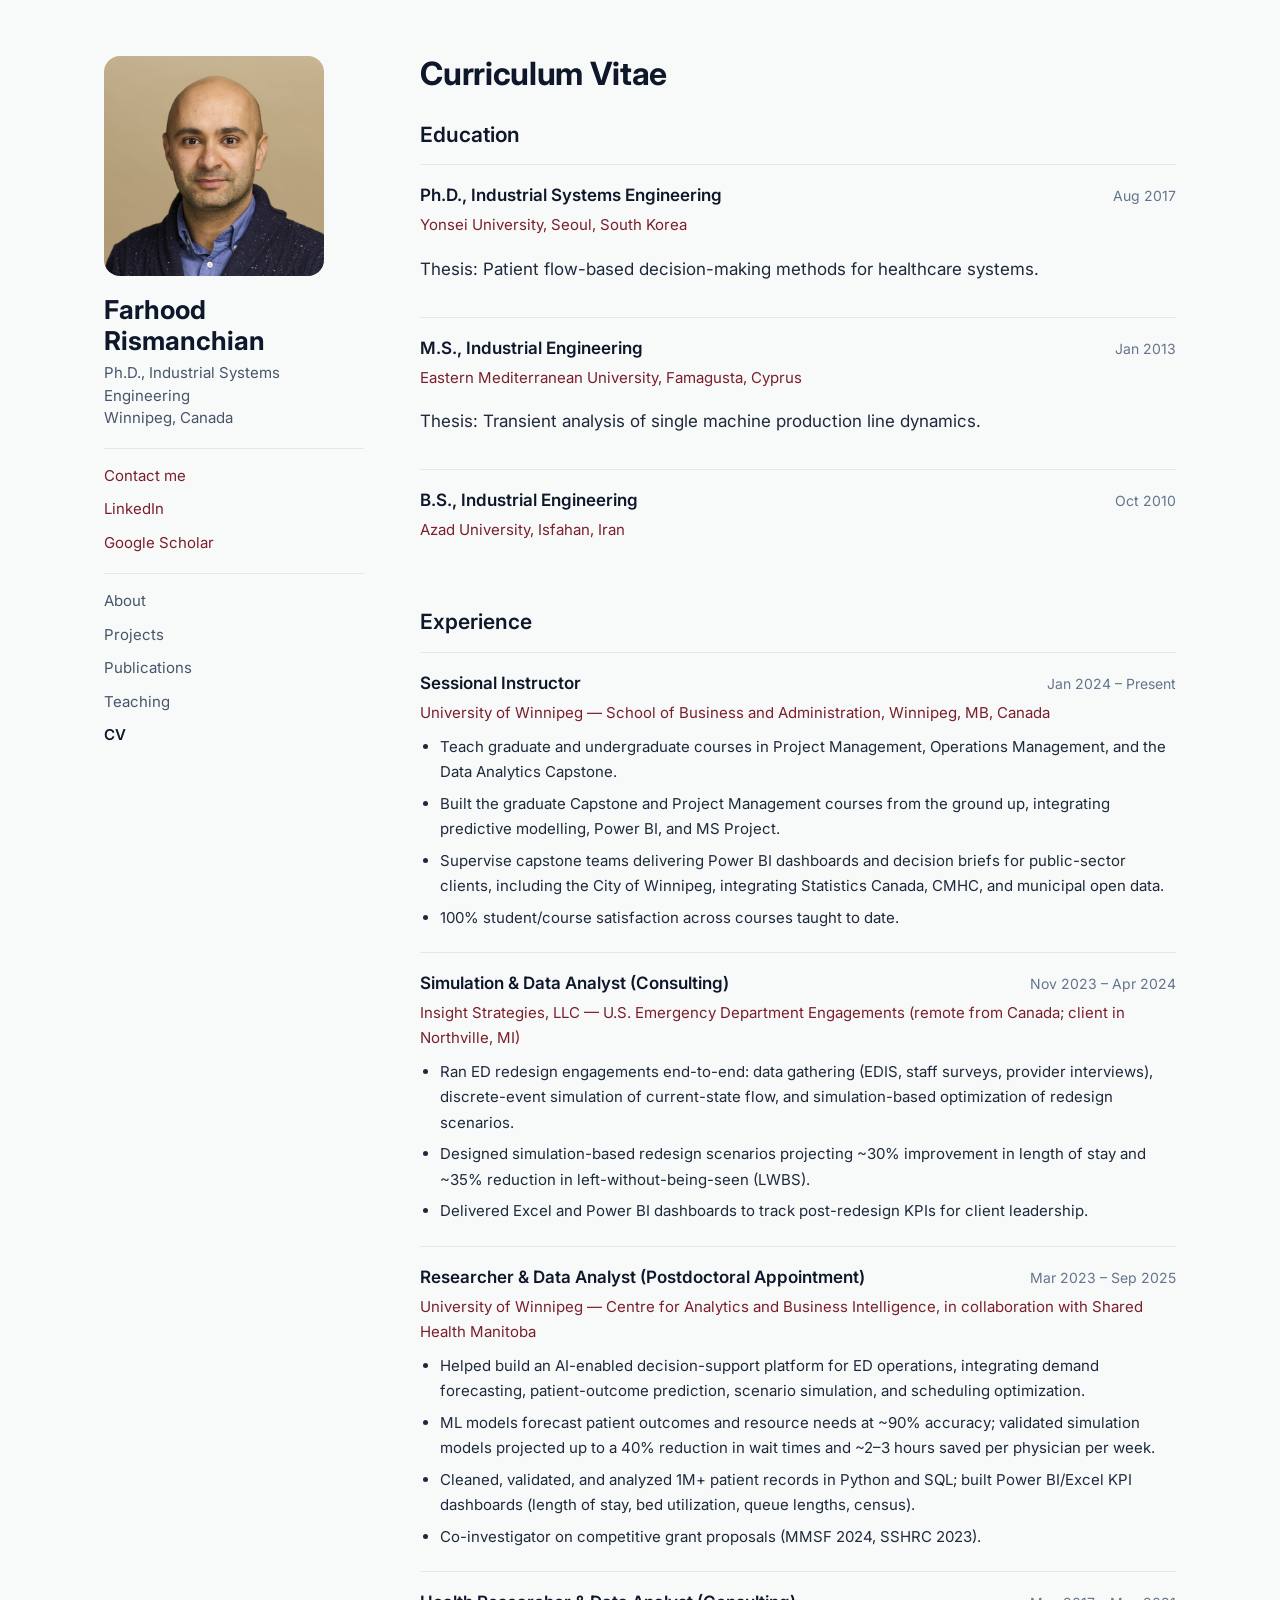
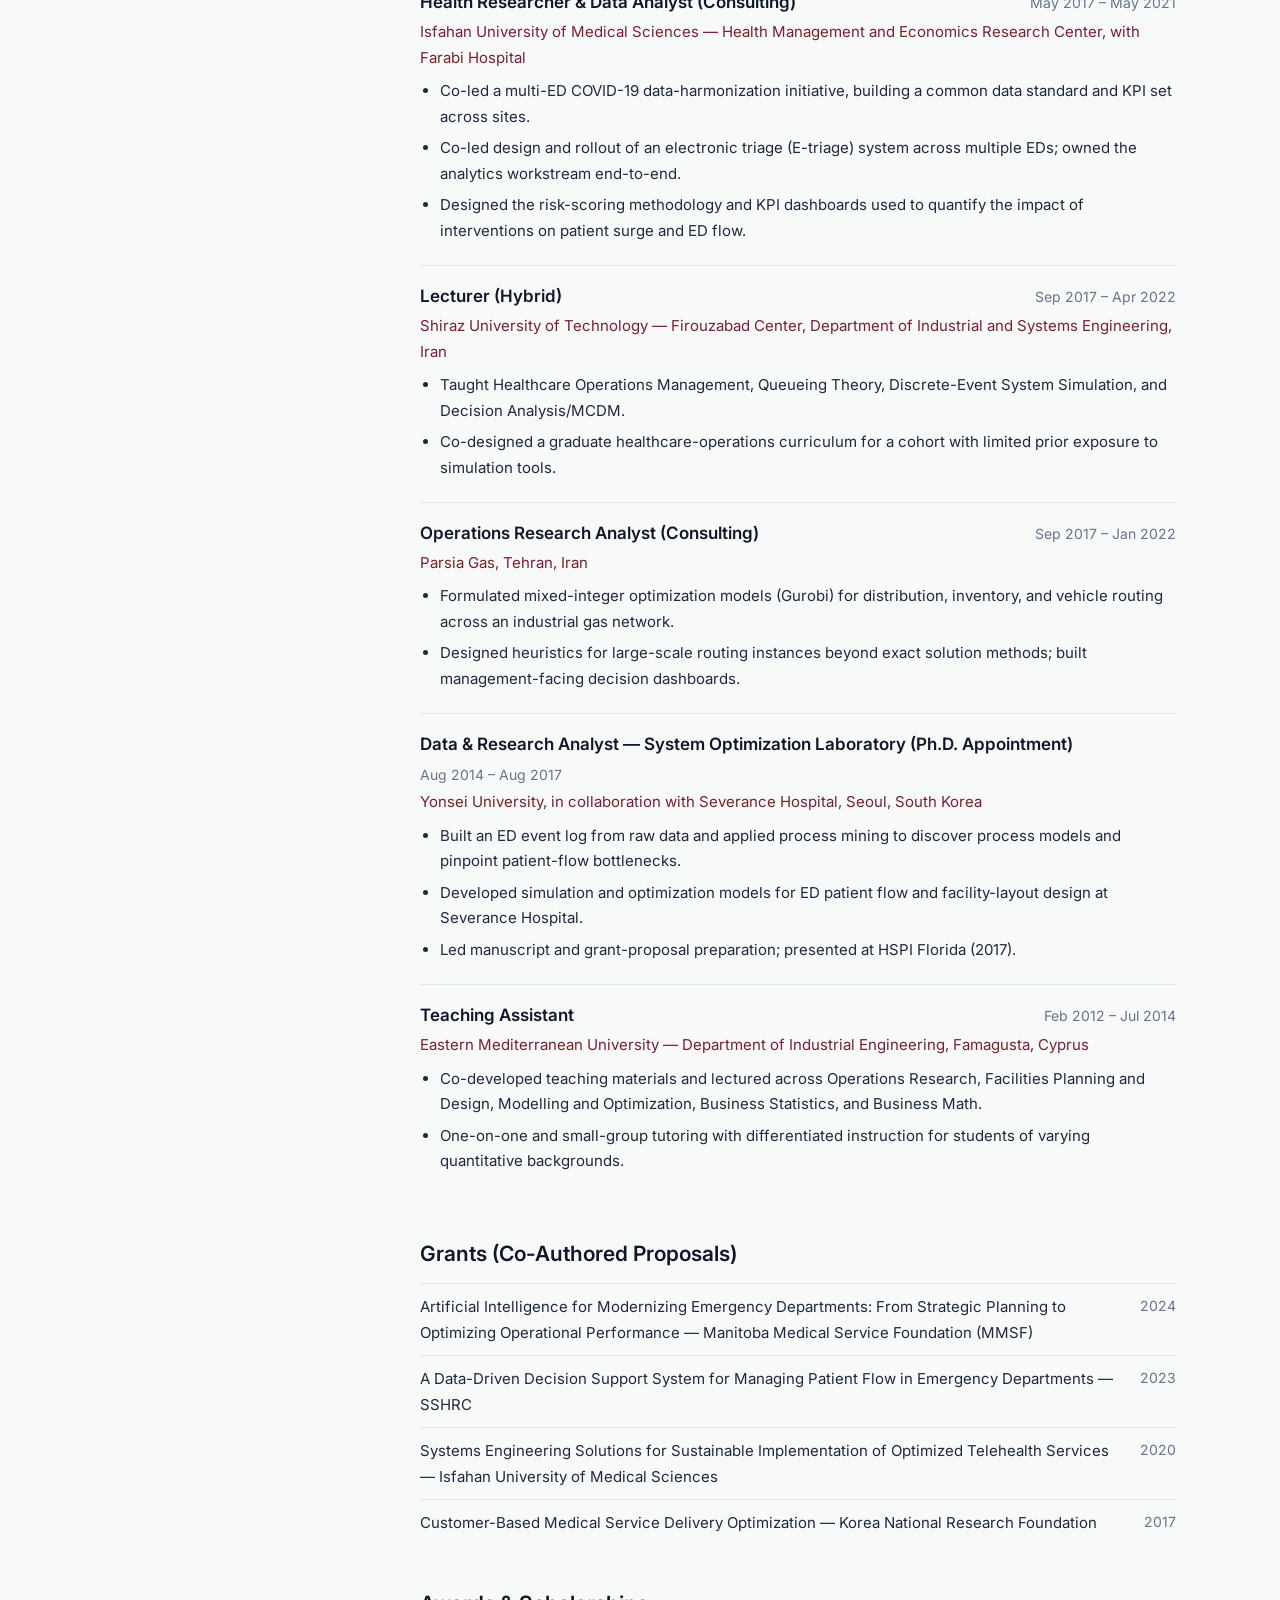
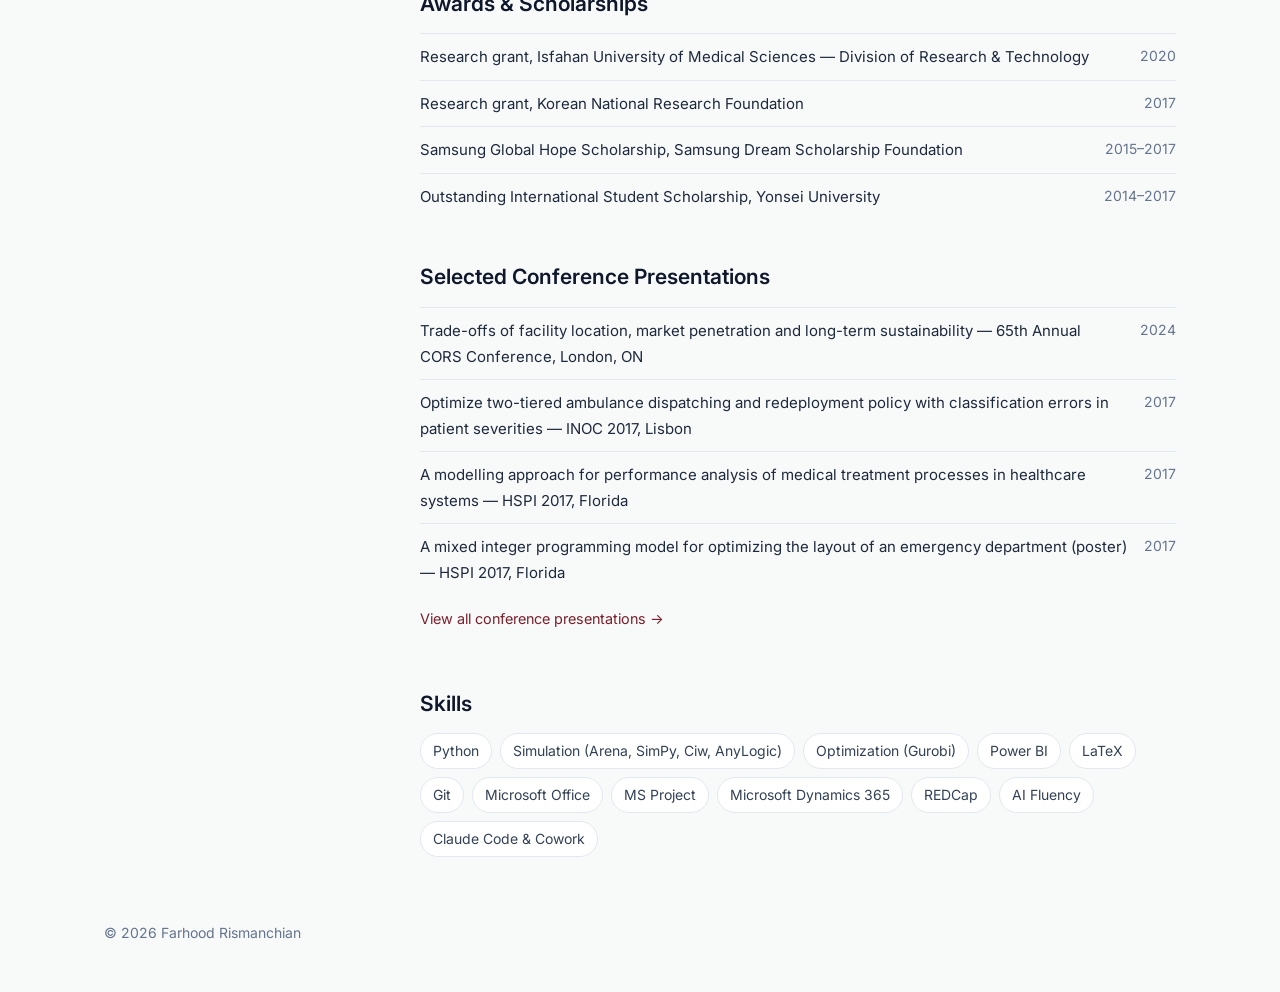
==== commit c1bbc70e: "Add contact form (Web3Forms) to About page - Name, email and message form at the bottom of the About" ====
--- a/cv.html
+++ b/cv.html
@@ -27,6 +27,7 @@
       <p class="sub">Winnipeg, Canada</p>
     </div>
     <div class="links">
+      <a href="index.html#contact">Contact me</a>
       <a href="https://www.linkedin.com/in/farhood-rismanchian-9325a832/" target="_blank" rel="noopener">LinkedIn</a>
       <a href="https://scholar.google.com/citations?user=YFpS0EEAAAAJ&amp;hl=en" target="_blank" rel="noopener">Google Scholar</a>
     </div>
--- a/assets/css/style.css
+++ b/assets/css/style.css
@@ -120,13 +120,28 @@
 
 .foot { max-width: 1120px; margin: 0 auto; padding: 24px 24px 48px; font-size: 14px; color: var(--faint); }
 
+/* ---------- Contact form ---------- */
+.contact form { display: flex; flex-direction: column; gap: 14px; background: var(--card); border: 1px solid var(--line); border-radius: 12px; padding: 20px; }
+.contact label { display: flex; flex-direction: column; gap: 6px; font-size: 14px; font-weight: 600; color: var(--ink); }
+.contact input, .contact textarea { font: 16px/1.5 var(--sans); color: var(--text); padding: 10px 12px; border: 1px solid #cbd5e1; border-radius: 8px; background: #fff; }
+.contact input:focus, .contact textarea:focus { outline: 2px solid var(--accent); outline-offset: 1px; border-color: var(--accent); }
+.contact textarea { resize: vertical; min-height: 140px; }
+.field-row { display: grid; grid-template-columns: repeat(2, minmax(0, 1fr)); gap: 14px; }
+.contact button { align-self: flex-start; min-height: 44px; padding: 10px 22px; font: 600 15px var(--sans); color: #fff; background: var(--accent); border: 0; border-radius: 8px; cursor: pointer; }
+.contact button:hover { background: var(--accent-dark); }
+.contact button:disabled { opacity: .6; cursor: wait; }
+.hp { display: none !important; }
+.form-status { margin: 0; font-size: 15px; }
+.form-status.ok { color: #166534; }
+.form-status.err { color: #b91c1c; }
+
 /* ---------- Small screens ---------- */
 @media (max-width: 760px) {
   .layout { padding-top: 32px; gap: 32px; }
   .sidebar { position: static; max-width: none; }
   .avatar { width: 140px; height: 140px; }
   .nav { flex-direction: row; flex-wrap: wrap; gap: 8px 18px; }
-  .cards { grid-template-columns: minmax(0, 1fr); }
+  .cards, .field-row { grid-template-columns: minmax(0, 1fr); }
   .content h1 { font-size: 28px; }
 }
 
